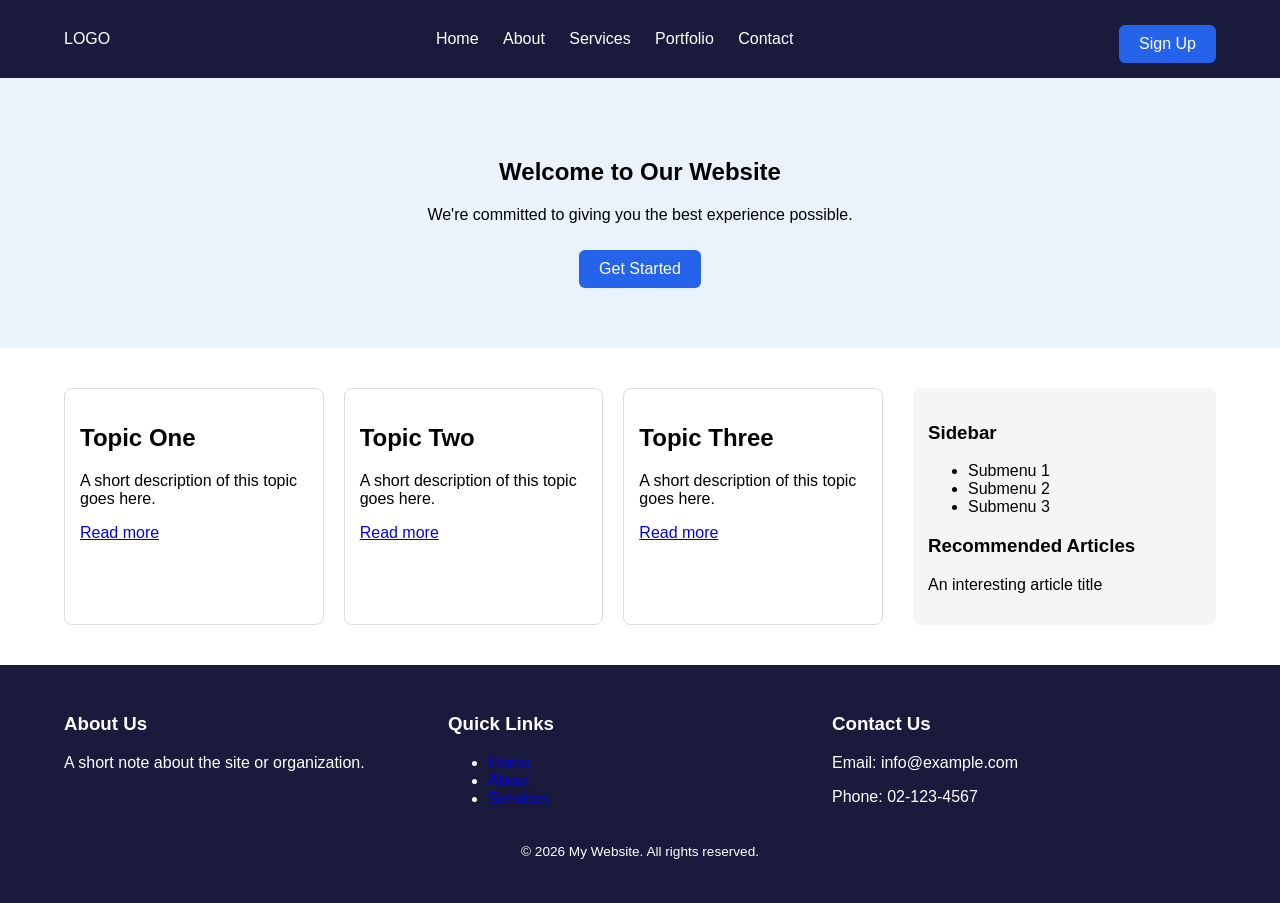
==== index.html @ 3d9c1e6f "Prepare static site for Vercel deployment" ====
<!DOCTYPE html>
<html lang="en">
<head>
	<meta charset="UTF-8">
	<meta name="viewport" content="width=device-width, initial-scale=1.0">
	<title>My Website</title>
	<link rel="stylesheet" href="style.css">
</head>
<body>

<header>
<div class="logo">LOGO</div>
<nav>
<a href="#">Home</a>
<a href="#">About</a>
<a href="#">Services</a>
<a href="#">Portfolio</a>
<a href="#">Contact</a>
</nav>
<a href="#" class="cta-button">Sign Up</a>
</header>

<section class="hero">
<h1>Welcome to Our Website</h1>
<p>We're committed to giving you the best experience possible.</p>
<a href="#" class="cta-button">Get Started</a>
</section>

<div class="content-wrapper">
<main>
<article class="card">
<h2>Topic One</h2>
<p>A short description of this topic goes here.</p>
<a href="#">Read more</a>
</article>
<article class="card">
<h2>Topic Two</h2>
<p>A short description of this topic goes here.</p>
<a href="#">Read more</a>
</article>
<article class="card">
<h2>Topic Three</h2>
<p>A short description of this topic goes here.</p>
<a href="#">Read more</a>
</article>
</main>
<aside>
<h3>Sidebar</h3>
<ul>
<li>Submenu 1</li>
<li>Submenu 2</li>
<li>Submenu 3</li>
</ul>
<h3>Recommended Articles</h3>
<p>An interesting article title</p>
</aside>
</div>

<footer>
<div class="footer-col">
<h3>About Us</h3>
<p>A short note about the site or organization.</p>
</div>
<div class="footer-col">
<h3>Quick Links</h3>
<ul>
<li><a href="#">Home</a></li>
<li><a href="#">About</a></li>
<li><a href="#">Services</a></li>
</ul>
</div>
<div class="footer-col">
<h3>Contact Us</h3>
<p>Email: info@example.com</p>
<p>Phone: 02-123-4567</p>
</div>
<p class="copyright">&copy; 2026 My Website. All rights reserved.</p>
</footer>

<a href="#" class="back-to-top">&uarr;</a>
<script src="script.js"></script>

</body>
</html>
---- style.css ----
body {
font-family: sans-serif;
margin: 0;
padding: 0;
}
header {
display: flex;
justify-content: space-between;
align-items: center;
padding: 15px 5%;
background: #1a1a3d;
color: white;
}
header nav a {
color: white;
margin: 0 10px;
text-decoration: none;
}

.hero {
background: #eaf2fb;
text-align: center;
padding: 60px 20px;
}
.cta-button {
display: inline-block;
background: #2563eb;
color: white;
padding: 10px 20px;
border-radius: 6px;
text-decoration: none;
margin-top: 10px;
}

.content-wrapper {
display: flex;
gap: 30px;
padding: 40px 5%;
}
main {
flex: 3;
display: flex;
gap: 20px;
}
.card {
flex: 1;
border: 1px solid #ddd;
border-radius: 8px;
padding: 15px;
}

aside {
flex: 1;
background: #f5f5f5;
padding: 15px;
border-radius: 8px;
}

footer {
display: flex;
justify-content: space-between;
flex-wrap: wrap;
background: #1a1a3d;
color: white;
padding: 30px 5%;
}
.footer-col {
flex: 1;
min-width: 180px;
}
.copyright {
width: 100%;
text-align: center;
margin-top: 20px;
font-size: 0.85em;
}

.back-to-top {
display: none;
position: fixed;
bottom: 20px;
right: 20px;
background: #2563eb;
color: white;
width: 40px;
height: 40px;
border-radius: 50%;
text-align: center;
line-height: 40px;
text-decoration: none;
}
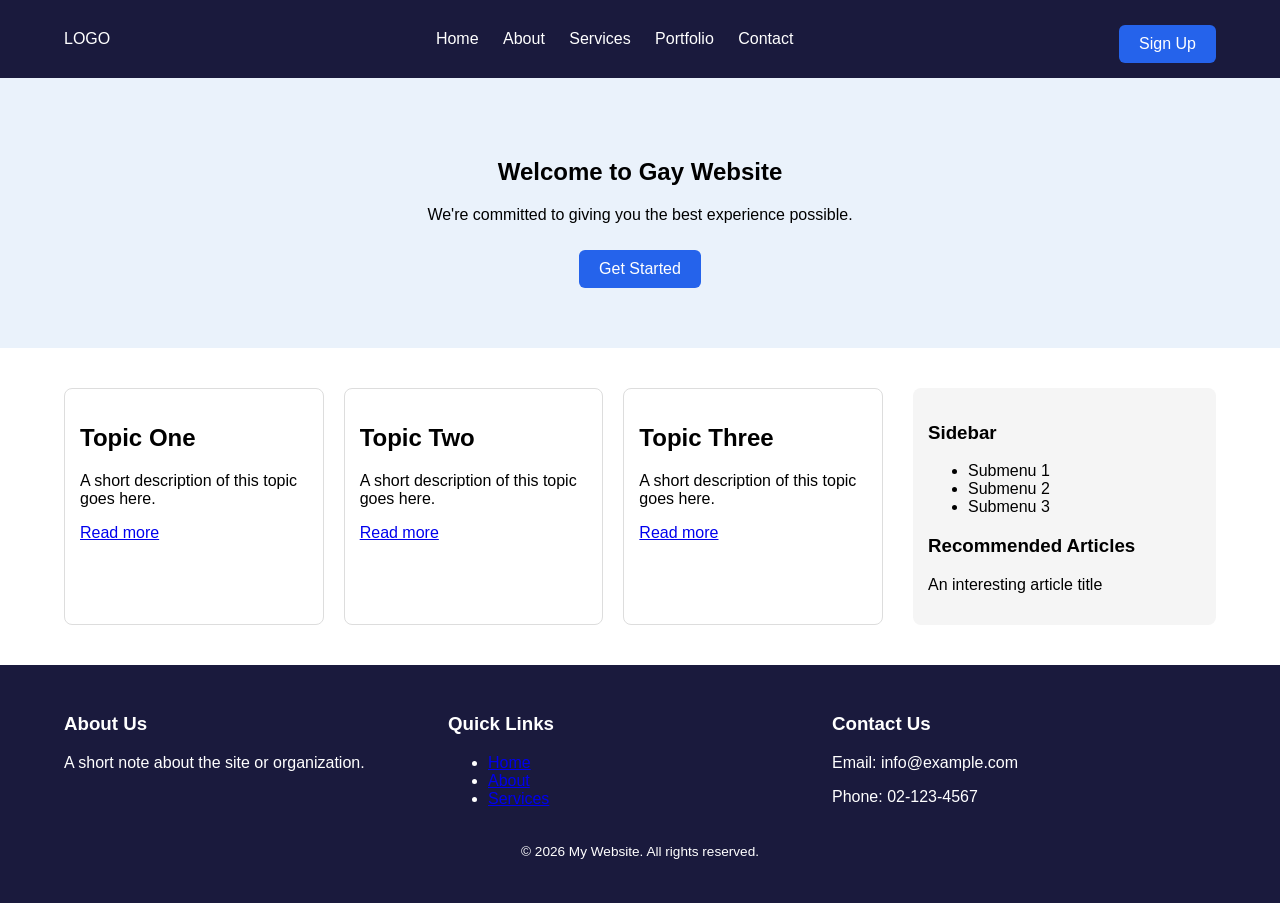
==== commit 42f54227: "update website" ====
--- a/index.html
+++ b/index.html
@@ -21,7 +21,7 @@
 </header>
 
 <section class="hero">
-<h1>Welcome to Our Website</h1>
+<h1>Welcome to Gay Website</h1>
 <p>We're committed to giving you the best experience possible.</p>
 <a href="#" class="cta-button">Get Started</a>
 </section>
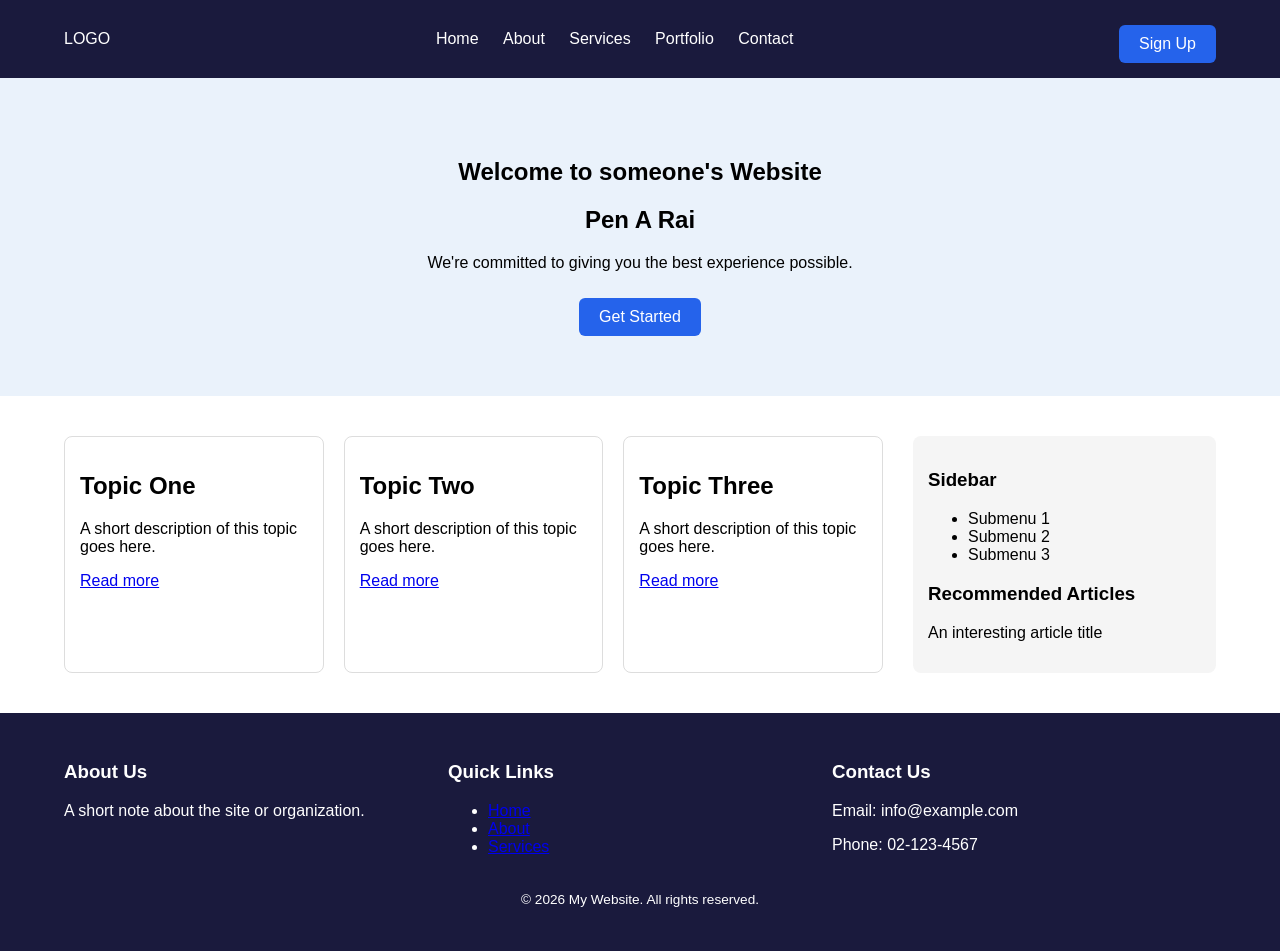
==== commit 718af55e: "Update website content" ====
--- a/index.html
+++ b/index.html
@@ -21,7 +21,8 @@
 </header>
 
 <section class="hero">
-<h1>Welcome to Gay Website</h1>
+<h1>Welcome to someone's Website</h1>
+<h1>Pen A Rai</h1>
 <p>We're committed to giving you the best experience possible.</p>
 <a href="#" class="cta-button">Get Started</a>
 </section>
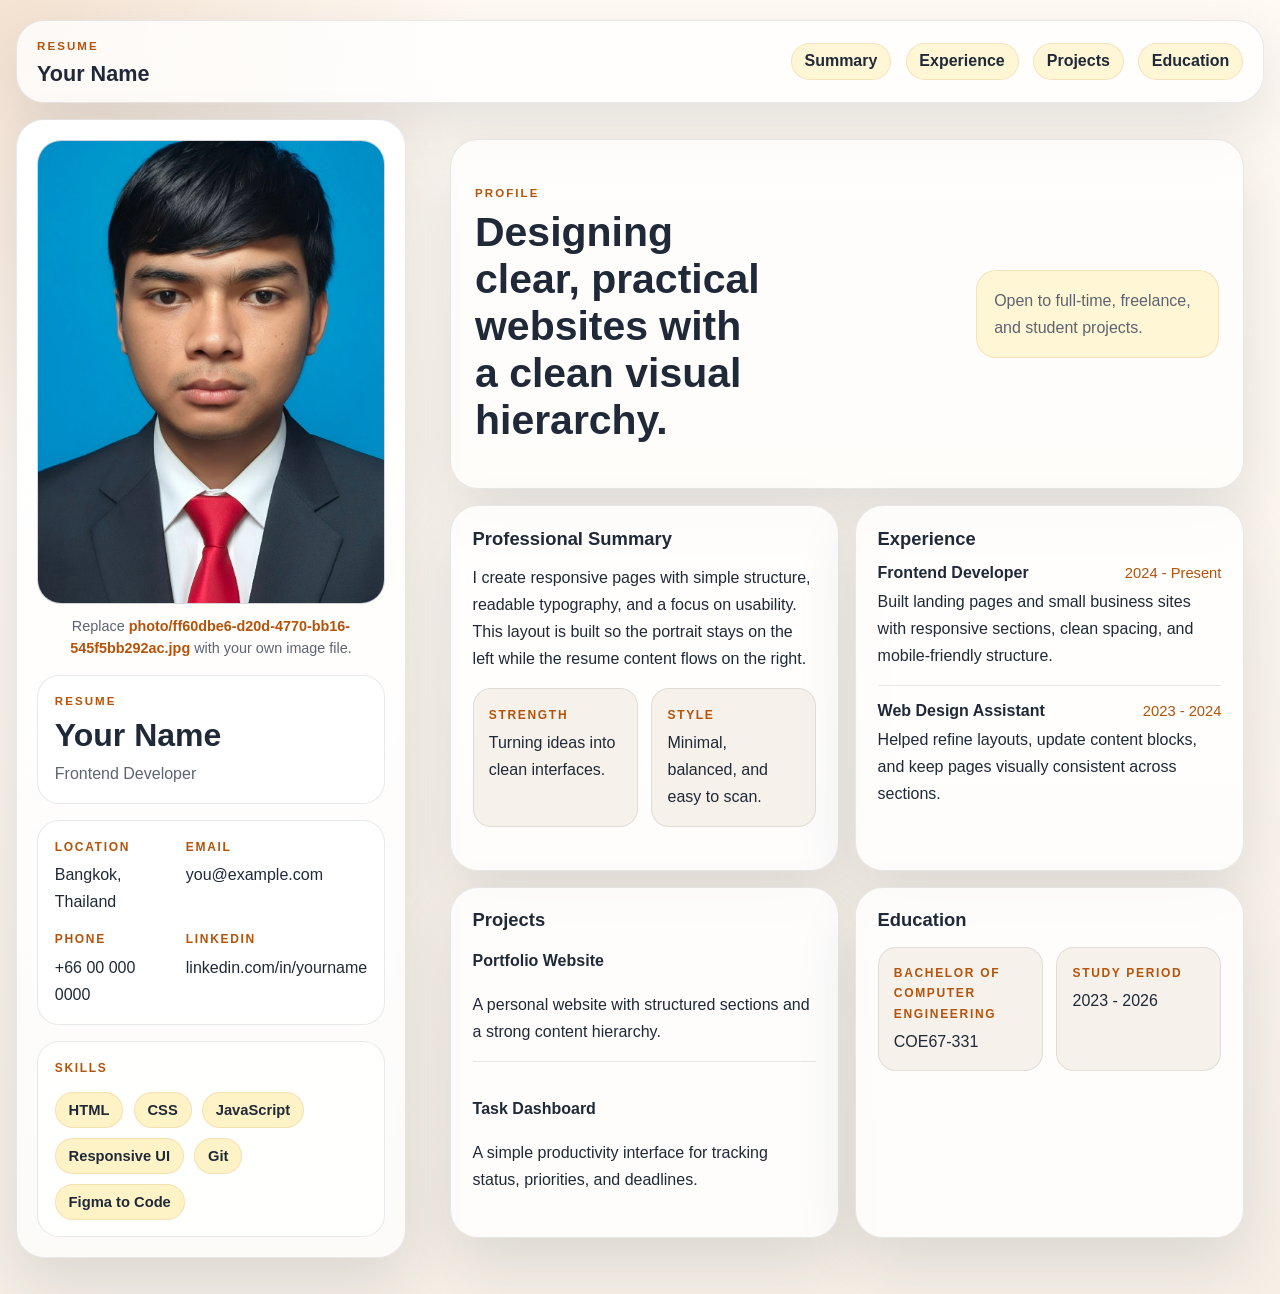
==== commit 85e74495: "Update resume layout and profile photo" ====
--- a/index.html
+++ b/index.html
@@ -3,83 +3,142 @@
 <head>
 	<meta charset="UTF-8">
 	<meta name="viewport" content="width=device-width, initial-scale=1.0">
-	<title>My Website</title>
+	<meta name="description" content="Single-page resume with a clear left-side portrait layout.">
+	<title>Your Name | Resume</title>
 	<link rel="stylesheet" href="style.css">
 </head>
 <body>
 
-<header>
-<div class="logo">LOGO</div>
-<nav>
-<a href="#">Home</a>
-<a href="#">About</a>
-<a href="#">Services</a>
-<a href="#">Portfolio</a>
-<a href="#">Contact</a>
-</nav>
-<a href="#" class="cta-button">Sign Up</a>
+<header class="page-header">
+	<div>
+		<p class="eyebrow">Resume</p>
+		<h1 class="site-title">Your Name</h1>
+	</div>
+	<nav class="header-nav" aria-label="Resume navigation">
+		<a href="#summary">Summary</a>
+		<a href="#experience">Experience</a>
+		<a href="#projects">Projects</a>
+		<a href="#education">Education</a>
+	</nav>
 </header>
 
-<section class="hero">
-<h1>Welcome to someone's Website</h1>
-<h1>Pen A Rai</h1>
-<p>We're committed to giving you the best experience possible.</p>
-<a href="#" class="cta-button">Get Started</a>
-</section>
+<main class="resume-page">
+	<aside class="profile-panel">
+		<div class="profile-photo">
+			<img class="profile-image" src="photo/ff60dbe6-d20d-4770-bb16-545f5bb292ac.jpg" alt="Your profile photo">
+			<p class="photo-hint">Replace <span>photo/ff60dbe6-d20d-4770-bb16-545f5bb292ac.jpg</span> with your own image file.</p>
+		</div>
+		<div class="profile-block">
+			<p class="eyebrow">Resume</p>
+			<h1>Your Name</h1>
+			<p class="role">Frontend Developer</p>
+		</div>
+		<div class="profile-block info-grid">
+			<div>
+				<p class="label">Location</p>
+				<p>Bangkok, Thailand</p>
+			</div>
+			<div>
+				<p class="label">Email</p>
+				<p>you@example.com</p>
+			</div>
+			<div>
+				<p class="label">Phone</p>
+				<p>+66 00 000 0000</p>
+			</div>
+			<div>
+				<p class="label">LinkedIn</p>
+				<p>linkedin.com/in/yourname</p>
+			</div>
+		</div>
+		<div class="profile-block">
+			<p class="label">Skills</p>
+			<div class="tag-list">
+				<span>HTML</span>
+				<span>CSS</span>
+				<span>JavaScript</span>
+				<span>Responsive UI</span>
+				<span>Git</span>
+				<span>Figma to Code</span>
+			</div>
+		</div>
+	</aside>
 
-<div class="content-wrapper">
-<main>
-<article class="card">
-<h2>Topic One</h2>
-<p>A short description of this topic goes here.</p>
-<a href="#">Read more</a>
-</article>
-<article class="card">
-<h2>Topic Two</h2>
-<p>A short description of this topic goes here.</p>
-<a href="#">Read more</a>
-</article>
-<article class="card">
-<h2>Topic Three</h2>
-<p>A short description of this topic goes here.</p>
-<a href="#">Read more</a>
-</article>
+	<section class="content-panel">
+		<header class="content-header">
+			<div>
+				<p class="eyebrow">Profile</p>
+				<h2>Designing clear, practical websites with a clean visual hierarchy.</h2>
+			</div>
+			<div class="header-note">
+				<p>Open to full-time, freelance, and student projects.</p>
+			</div>
+		</header>
+
+		<section class="large-grid">
+			<article class="resume-card" id="summary">
+				<h3>Professional Summary</h3>
+				<p>I create responsive pages with simple structure, readable typography, and a focus on usability. This layout is built so the portrait stays on the left while the resume content flows on the right.</p>
+				<div class="inner-grid">
+					<div>
+						<p class="label">Strength</p>
+						<p>Turning ideas into clean interfaces.</p>
+					</div>
+					<div>
+						<p class="label">Style</p>
+						<p>Minimal, balanced, and easy to scan.</p>
+					</div>
+				</div>
+			</article>
+
+			<article class="resume-card" id="experience">
+				<h3>Experience</h3>
+				<div class="timeline-item">
+					<div class="timeline-head">
+						<h4>Frontend Developer</h4>
+						<span>2024 - Present</span>
+					</div>
+					<p>Built landing pages and small business sites with responsive sections, clean spacing, and mobile-friendly structure.</p>
+				</div>
+				<div class="timeline-item">
+					<div class="timeline-head">
+						<h4>Web Design Assistant</h4>
+						<span>2023 - 2024</span>
+					</div>
+					<p>Helped refine layouts, update content blocks, and keep pages visually consistent across sections.</p>
+				</div>
+			</article>
+
+			<article class="resume-card" id="projects">
+				<h3>Projects</h3>
+				<div class="project-list">
+					<div>
+						<h4>Portfolio Website</h4>
+						<p>A personal website with structured sections and a strong content hierarchy.</p>
+					</div>
+					<div>
+						<h4>Task Dashboard</h4>
+						<p>A simple productivity interface for tracking status, priorities, and deadlines.</p>
+					</div>
+				</div>
+			</article>
+
+			<article class="resume-card" id="education">
+				<h3>Education</h3>
+				<div class="inner-grid single">
+					<div>
+						<p class="label">Bachelor of Computer Engineering</p>
+						<p>COE67-331</p>
+					</div>
+					<div>
+						<p class="label">Study Period</p>
+						<p>2023 - 2026</p>
+					</div>
+				</div>
+			</article>
+		</section>
+	</section>
 </main>
-<aside>
-<h3>Sidebar</h3>
-<ul>
-<li>Submenu 1</li>
-<li>Submenu 2</li>
-<li>Submenu 3</li>
-</ul>
-<h3>Recommended Articles</h3>
-<p>An interesting article title</p>
-</aside>
-</div>
-
-<footer>
-<div class="footer-col">
-<h3>About Us</h3>
-<p>A short note about the site or organization.</p>
-</div>
-<div class="footer-col">
-<h3>Quick Links</h3>
-<ul>
-<li><a href="#">Home</a></li>
-<li><a href="#">About</a></li>
-<li><a href="#">Services</a></li>
-</ul>
-</div>
-<div class="footer-col">
-<h3>Contact Us</h3>
-<p>Email: info@example.com</p>
-<p>Phone: 02-123-4567</p>
-</div>
-<p class="copyright">&copy; 2026 My Website. All rights reserved.</p>
-</footer>
-
-<a href="#" class="back-to-top">&uarr;</a>
-<script src="script.js"></script>
 
 </body>
 </html>
--- a/style.css
+++ b/style.css
@@ -1,91 +1,348 @@
+:root {
+	--bg: #f5efe6;
+	--panel: rgba(255, 255, 255, 0.8);
+	--panel-strong: #ffffff;
+	--text: #1f2937;
+	--muted: #5c6472;
+	--accent: #b45309;
+	--soft: #fef3c7;
+	--border: rgba(31, 41, 55, 0.1);
+	--shadow: 0 24px 60px rgba(31, 41, 55, 0.12);
+}
+
+* {
+	box-sizing: border-box;
+}
+
+html {
+	scroll-behavior: smooth;
+}
+
 body {
-font-family: sans-serif;
-margin: 0;
-padding: 0;
-}
-header {
-display: flex;
-justify-content: space-between;
-align-items: center;
-padding: 15px 5%;
-background: #1a1a3d;
-color: white;
-}
-header nav a {
-color: white;
-margin: 0 10px;
-text-decoration: none;
-}
-
-.hero {
-background: #eaf2fb;
-text-align: center;
-padding: 60px 20px;
-}
-.cta-button {
-display: inline-block;
-background: #2563eb;
-color: white;
-padding: 10px 20px;
-border-radius: 6px;
-text-decoration: none;
-margin-top: 10px;
-}
-
-.content-wrapper {
-display: flex;
-gap: 30px;
-padding: 40px 5%;
-}
-main {
-flex: 3;
-display: flex;
-gap: 20px;
-}
-.card {
-flex: 1;
-border: 1px solid #ddd;
-border-radius: 8px;
-padding: 15px;
-}
-
-aside {
-flex: 1;
-background: #f5f5f5;
-padding: 15px;
-border-radius: 8px;
-}
-
-footer {
-display: flex;
-justify-content: space-between;
-flex-wrap: wrap;
-background: #1a1a3d;
-color: white;
-padding: 30px 5%;
-}
-.footer-col {
-flex: 1;
-min-width: 180px;
-}
-.copyright {
-width: 100%;
-text-align: center;
-margin-top: 20px;
-font-size: 0.85em;
-}
-
-.back-to-top {
-display: none;
-position: fixed;
-bottom: 20px;
-right: 20px;
-background: #2563eb;
-color: white;
-width: 40px;
-height: 40px;
-border-radius: 50%;
-text-align: center;
-line-height: 40px;
-text-decoration: none;
-}
+	margin: 0;
+	font-family: "Segoe UI", Tahoma, Geneva, Verdana, sans-serif;
+	color: var(--text);
+	background:
+		radial-gradient(circle at top left, rgba(180, 83, 9, 0.14), transparent 26%),
+		linear-gradient(180deg, #fffaf3 0%, var(--bg) 100%);
+}
+
+p {
+	margin: 0;
+	line-height: 1.7;
+}
+
+.page-header {
+	width: min(1280px, calc(100% - 2rem));
+	margin: 1.25rem auto 0;
+	padding: 1rem 1.25rem;
+	display: flex;
+	align-items: center;
+	justify-content: space-between;
+	gap: 1rem;
+	border: 1px solid var(--border);
+	border-radius: 28px;
+	background: rgba(255, 255, 255, 0.78);
+	box-shadow: var(--shadow);
+}
+
+.site-title {
+	margin: 0;
+	font-size: 1.35rem;
+	line-height: 1.1;
+}
+
+.header-nav {
+	display: flex;
+	flex-wrap: wrap;
+	justify-content: flex-end;
+	gap: 0.9rem;
+}
+
+.header-nav a {
+	padding: 0.55rem 0.8rem;
+	border-radius: 999px;
+	background: rgba(254, 243, 199, 0.72);
+	border: 1px solid rgba(180, 83, 9, 0.12);
+	color: var(--text);
+	text-decoration: none;
+	font-weight: 600;
+}
+
+.header-nav a:hover,
+.header-nav a:focus-visible {
+	background: var(--soft);
+}
+
+.resume-page {
+	width: min(1280px, calc(100% - 2rem));
+	margin: 0 auto;
+	padding: 1rem 0 2.25rem;
+	display: grid;
+	grid-template-columns: minmax(320px, 390px) minmax(0, 1fr);
+	gap: 1.5rem;
+}
+
+.profile-panel,
+.content-panel,
+.resume-card,
+.content-header {
+	background: var(--panel);
+	border: 1px solid var(--border);
+	border-radius: 28px;
+	box-shadow: var(--shadow);
+}
+
+.profile-panel {
+	padding: 1.25rem;
+	display: grid;
+	gap: 1rem;
+	align-content: start;
+	position: sticky;
+	top: 1.5rem;
+	height: fit-content;
+	background: linear-gradient(180deg, var(--panel-strong), rgba(255, 255, 255, 0.72));
+}
+
+.profile-photo {
+	display: grid;
+	gap: 0.75rem;
+}
+
+.profile-image {
+	width: 100%;
+	aspect-ratio: 3 / 4;
+	object-fit: cover;
+	border-radius: 24px;
+	border: 1px solid var(--border);
+	background: #e5e7eb;
+	box-shadow: inset 0 0 0 1px rgba(255, 255, 255, 0.4);
+}
+
+.photo-hint {
+	font-size: 0.9rem;
+	line-height: 1.5;
+	color: var(--muted);
+	text-align: center;
+	padding: 0 0.5rem;
+}
+
+.photo-hint span {
+	font-weight: 700;
+	color: var(--accent);
+}
+
+.profile-block {
+	padding: 1rem 1.05rem;
+	border-radius: 22px;
+	background: rgba(255, 255, 255, 0.82);
+	border: 1px solid var(--border);
+}
+
+.eyebrow {
+	margin-bottom: 0.35rem;
+	text-transform: uppercase;
+	letter-spacing: 0.18em;
+	font-size: 0.72rem;
+	font-weight: 700;
+	color: var(--accent);
+}
+
+.profile-block h1,
+.content-header h2,
+.resume-card h3,
+.timeline-head h4 {
+	margin: 0;
+	line-height: 1.15;
+}
+
+.profile-block h1 {
+	font-size: 2rem;
+}
+
+.role {
+	margin-top: 0.35rem;
+	color: var(--muted);
+}
+
+.label {
+	font-size: 0.75rem;
+	font-weight: 700;
+	text-transform: uppercase;
+	letter-spacing: 0.14em;
+	color: var(--accent);
+	margin-bottom: 0.25rem;
+}
+
+.info-grid {
+	display: grid;
+	grid-template-columns: 1fr 1fr;
+	gap: 0.85rem;
+}
+
+.tag-list {
+	display: flex;
+	flex-wrap: wrap;
+	gap: 0.65rem;
+	margin-top: 0.85rem;
+}
+
+.tag-list span {
+	padding: 0.55rem 0.8rem;
+	border-radius: 999px;
+	background: var(--soft);
+	border: 1px solid rgba(180, 83, 9, 0.12);
+	font-size: 0.92rem;
+	font-weight: 600;
+}
+
+.content-panel {
+	padding: 1.25rem;
+	background: transparent;
+	border: none;
+	box-shadow: none;
+	display: grid;
+	gap: 1rem;
+}
+
+.content-header {
+	padding: 1.4rem 1.5rem;
+	display: grid;
+	grid-template-columns: minmax(0, 1.3fr) minmax(220px, 0.65fr);
+	gap: 1rem;
+	align-items: center;
+	background: rgba(255, 255, 255, 0.72);
+}
+
+.content-header h2 {
+	font-size: clamp(2rem, 3.2vw, 3.7rem);
+	max-width: 13ch;
+}
+
+.header-note {
+	padding: 1rem 1.05rem;
+	border-radius: 20px;
+	background: rgba(254, 243, 199, 0.72);
+	border: 1px solid rgba(180, 83, 9, 0.12);
+	color: var(--muted);
+	line-height: 1.6;
+}
+
+.large-grid {
+	display: grid;
+	grid-template-columns: repeat(2, minmax(0, 1fr));
+	gap: 1rem;
+}
+
+.resume-card {
+	padding: 1.35rem;
+	background: rgba(255, 255, 255, 0.84);
+	min-height: 100%;
+}
+
+.resume-card h3 {
+	font-size: 1.15rem;
+	margin-bottom: 0.9rem;
+}
+
+.inner-grid {
+	display: grid;
+	grid-template-columns: repeat(2, minmax(0, 1fr));
+	gap: 0.85rem;
+	margin-top: 1rem;
+}
+
+.inner-grid > div {
+	padding: 0.95rem;
+	border-radius: 18px;
+	background: rgba(244, 239, 231, 0.82);
+	border: 1px solid var(--border);
+}
+
+.inner-grid.single {
+	grid-template-columns: 1fr 1fr;
+}
+
+.timeline-item + .timeline-item,
+.project-list > * + * {
+	margin-top: 1rem;
+	padding-top: 1rem;
+	border-top: 1px solid var(--border);
+}
+
+.timeline-head {
+	display: flex;
+	justify-content: space-between;
+	gap: 1rem;
+	align-items: baseline;
+	margin-bottom: 0.35rem;
+}
+
+.timeline-head span {
+	color: var(--accent);
+	font-size: 0.92rem;
+	white-space: nowrap;
+}
+
+@media (max-width: 1040px) {
+	.page-header,
+	.resume-page {
+		grid-template-columns: 1fr;
+	}
+
+	.page-header {
+		flex-direction: column;
+		align-items: flex-start;
+	}
+
+	.header-nav {
+		justify-content: flex-start;
+	}
+
+	.profile-panel {
+		position: static;
+	}
+
+	.content-header,
+	.large-grid {
+		grid-template-columns: 1fr;
+	}
+}
+
+@media (max-width: 700px) {
+	.page-header,
+	.resume-page {
+		width: min(100% - 1rem, 1280px);
+		padding-top: 0.75rem;
+	}
+
+	.page-header {
+		margin-top: 0.75rem;
+	}
+
+	.info-grid,
+	.inner-grid {
+		grid-template-columns: 1fr;
+	}
+
+	.profile-panel,
+	.content-header,
+	.resume-card,
+	.profile-block {
+		border-radius: 22px;
+	}
+
+	.content-panel {
+		padding: 0;
+	}
+
+	.content-header,
+	.resume-card,
+	.profile-panel {
+		padding: 1rem;
+	}
+
+	.content-header h2 {
+		font-size: 1.9rem;
+	}
+}
